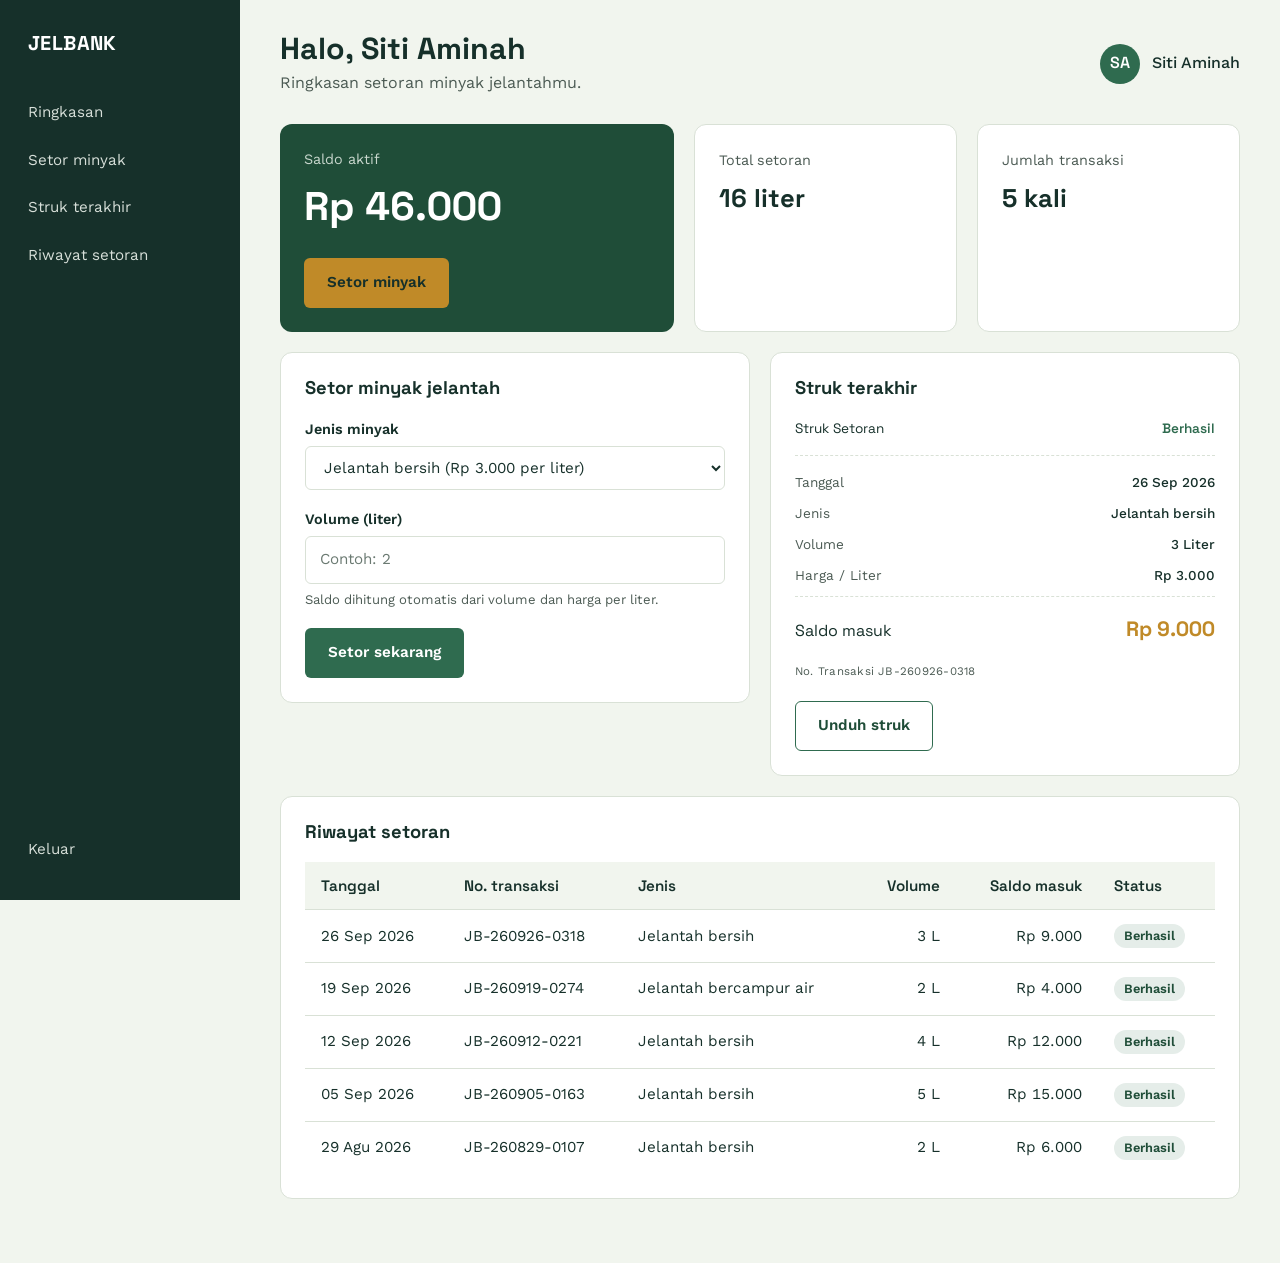
==== dashboard.html @ 5239abe0 "Refactor HTML structure and styles; add login and registration pages - Updated index.html for improv" ====
<!doctype html>
<html lang="id">
  <head>
    <meta charset="UTF-8" />
    <meta name="viewport" content="width=device-width, initial-scale=1.0" />
    <title>Dashboard - JELBANK</title>
    <link rel="preconnect" href="https://fonts.googleapis.com" />
    <link rel="preconnect" href="https://fonts.gstatic.com" crossorigin />
    <link
      href="https://fonts.googleapis.com/css2?family=Space+Grotesk:wght@500;600;700&family=Work+Sans:wght@400;500;600&display=swap"
      rel="stylesheet"
    />
    <link rel="stylesheet" href="style/style.css" />
  </head>
  <body>
    <div class="dash">
      <aside class="sidebar">
        <a href="index.html" class="logo">JELBANK</a>
        <nav class="side-nav" aria-label="Menu dashboard">
          <a href="#ringkasan">Ringkasan</a>
          <a href="#setor">Setor minyak</a>
          <a href="#struk">Struk terakhir</a>
          <a href="#riwayat">Riwayat setoran</a>
        </nav>
        <a href="index.html" class="side-logout">Keluar</a>
      </aside>

      <main class="dash-main">
        <header class="dash-top">
          <div>
            <h1>Halo, Siti Aminah</h1>
            <p>Ringkasan setoran minyak jelantahmu.</p>
          </div>
          <div class="user-chip">
            <span class="avatar" aria-hidden="true">SA</span>
            <span>Siti Aminah</span>
          </div>
        </header>

        <div class="summary" id="ringkasan">
          <div class="balance">
            <div>
              <p class="balance-label">Saldo aktif</p>
              <p class="balance-amount">Rp 46.000</p>
            </div>
            <a href="#setor" class="btn btn-primary">Setor minyak</a>
          </div>
          <div class="panel">
            <p class="stat-label">Total setoran</p>
            <p class="stat-value">16 liter</p>
          </div>
          <div class="panel">
            <p class="stat-label">Jumlah transaksi</p>
            <p class="stat-value">5 kali</p>
          </div>
        </div>

        <div class="dash-grid">
          <section class="panel" id="setor">
            <h2>Setor minyak jelantah</h2>
            <form action="dashboard.html" method="get">
              <div class="field">
                <label for="jenis">Jenis minyak</label>
                <select id="jenis" name="jenis">
                  <option value="bersih">
                    Jelantah bersih (Rp 3.000 per liter)
                  </option>
                  <option value="campur">
                    Jelantah bercampur air (Rp 2.000 per liter)
                  </option>
                </select>
              </div>
              <div class="field">
                <label for="volume">Volume (liter)</label>
                <input
                  type="number"
                  id="volume"
                  name="volume"
                  min="0.5"
                  step="0.5"
                  placeholder="Contoh: 2"
                  required
                />
                <span class="field-hint"
                  >Saldo dihitung otomatis dari volume dan harga per
                  liter.</span
                >
              </div>
              <button type="submit" class="btn btn-primary">
                Setor sekarang
              </button>
            </form>
          </section>

          <section class="panel" id="struk">
            <h2>Struk terakhir</h2>
            <div class="receipt">
              <div class="receipt-header">
                <span>Struk Setoran</span>
                <span class="receipt-status">Berhasil</span>
              </div>
              <dl class="receipt-body">
                <div class="receipt-row">
                  <dt>Tanggal</dt>
                  <dd>26 Sep 2026</dd>
                </div>
                <div class="receipt-row">
                  <dt>Jenis</dt>
                  <dd>Jelantah bersih</dd>
                </div>
                <div class="receipt-row">
                  <dt>Volume</dt>
                  <dd>3 Liter</dd>
                </div>
                <div class="receipt-row">
                  <dt>Harga / Liter</dt>
                  <dd>Rp 3.000</dd>
                </div>
              </dl>
              <div class="receipt-total">
                <span>Saldo masuk</span>
                <span class="receipt-amount">Rp 9.000</span>
              </div>
              <div class="receipt-footer">No. Transaksi JB-260926-0318</div>
            </div>
            <div class="panel-action">
              <a href="#" class="btn btn-secondary">Unduh struk</a>
            </div>
          </section>
        </div>

        <section class="panel" id="riwayat">
          <h2>Riwayat setoran</h2>
          <div class="table-wrap">
            <table>
              <thead>
                <tr>
                  <th>Tanggal</th>
                  <th>No. transaksi</th>
                  <th>Jenis</th>
                  <th class="num">Volume</th>
                  <th class="num">Saldo masuk</th>
                  <th>Status</th>
                </tr>
              </thead>
              <tbody>
                <tr>
                  <td>26 Sep 2026</td>
                  <td>JB-260926-0318</td>
                  <td>Jelantah bersih</td>
                  <td class="num">3 L</td>
                  <td class="num">Rp 9.000</td>
                  <td><span class="status">Berhasil</span></td>
                </tr>
                <tr>
                  <td>19 Sep 2026</td>
                  <td>JB-260919-0274</td>
                  <td>Jelantah bercampur air</td>
                  <td class="num">2 L</td>
                  <td class="num">Rp 4.000</td>
                  <td><span class="status">Berhasil</span></td>
                </tr>
                <tr>
                  <td>12 Sep 2026</td>
                  <td>JB-260912-0221</td>
                  <td>Jelantah bersih</td>
                  <td class="num">4 L</td>
                  <td class="num">Rp 12.000</td>
                  <td><span class="status">Berhasil</span></td>
                </tr>
                <tr>
                  <td>05 Sep 2026</td>
                  <td>JB-260905-0163</td>
                  <td>Jelantah bersih</td>
                  <td class="num">5 L</td>
                  <td class="num">Rp 15.000</td>
                  <td><span class="status">Berhasil</span></td>
                </tr>
                <tr>
                  <td>29 Agu 2026</td>
                  <td>JB-260829-0107</td>
                  <td>Jelantah bersih</td>
                  <td class="num">2 L</td>
                  <td class="num">Rp 6.000</td>
                  <td><span class="status">Berhasil</span></td>
                </tr>
              </tbody>
            </table>
          </div>
        </section>
      </main>
    </div>
  </body>
</html>
---- style/style.css ----
/* ===== Variables ===== */
:root {
  --color-bg: #f1f5ee;
  --color-surface: #ffffff;
  --color-ink: #16302a;
  --color-primary: #2f6b4f;
  --color-primary-dark: #1f4d38;
  --color-accent: #c08a28;
  --color-muted: #4c5b54;
  --color-border: #d9e1d6;
  --font-display: "Space Grotesk", "Segoe UI", sans-serif;
  --font-body: "Work Sans", "Segoe UI", sans-serif;
  --radius-sm: 6px;
  --radius-md: 12px;
  --max-width: 1100px;
}

/* ===== Reset & base ===== */
* {
  box-sizing: border-box;
}

html {
  scroll-behavior: smooth;
}

body {
  margin: 0;
  font-family: var(--font-body);
  color: var(--color-ink);
  background: var(--color-bg);
  line-height: 1.55;
}

h1,
h2,
h3 {
  font-family: var(--font-display);
  color: var(--color-ink);
  line-height: 1.15;
  margin: 0 0 0.5em;
}

p {
  margin: 0 0 1em;
  color: var(--color-ink);
}

a {
  color: inherit;
  text-decoration: none;
}

table {
  font-family: var(--font-body);
}

.container {
  max-width: var(--max-width);
  margin: 0 auto;
  padding: 0 24px;
}

/* ===== Header ===== */
.site-header {
  position: sticky;
  top: 0;
  background: var(--color-bg);
  border-bottom: 1px solid var(--color-border);
  z-index: 10;
}

.header-inner {
  display: flex;
  align-items: center;
  justify-content: space-between;
  padding-top: 18px;
  padding-bottom: 18px;
  gap: 24px;
}

.logo {
  font-family: var(--font-display);
  font-weight: 700;
  font-size: 1.25rem;
  letter-spacing: 0.02em;
  color: var(--color-primary-dark);
}

.main-nav {
  display: flex;
  gap: 28px;
  flex: 1;
  justify-content: center;
}

.main-nav a {
  font-size: 0.95rem;
  padding: 4px 2px;
  border-bottom: 2px solid transparent;
  transition: border-color 0.2s ease;
}

.main-nav a:hover,
.main-nav a:focus-visible {
  border-color: var(--color-accent);
}

/* ===== Buttons ===== */
.btn {
  display: inline-block;
  padding: 12px 22px;
  border-radius: var(--radius-sm);
  font-size: 0.95rem;
  font-weight: 600;
  border: 1.5px solid transparent;
  transition: background 0.2s ease;
}

.btn-primary {
  background: var(--color-primary);
  color: #ffffff;
}

.btn-primary:hover,
.btn-primary:focus-visible {
  background: var(--color-primary-dark);
}

.btn-secondary {
  background: transparent;
  border-color: var(--color-primary);
  color: var(--color-primary-dark);
}

.btn-secondary:hover,
.btn-secondary:focus-visible {
  background: rgba(47, 107, 79, 0.08);
}

.btn-login {
  background: var(--color-ink);
  color: #ffffff;
  padding: 10px 20px;
}

.btn-login:hover,
.btn-login:focus-visible {
  background: var(--color-primary-dark);
}

.btn:focus-visible {
  outline: 2px solid var(--color-accent);
  outline-offset: 2px;
}

/* ===== Hero ===== */
.hero {
  padding: 72px 0 88px;
}

.hero-inner {
  display: grid;
  grid-template-columns: 1.1fr 0.9fr;
  gap: 56px;
  align-items: center;
}

.hero-text h1 {
  font-size: clamp(2rem, 4vw, 2.75rem);
  max-width: 14ch;
}

.hero-sub {
  max-width: 42ch;
  color: var(--color-muted);
  font-size: 1.05rem;
}

.hero-actions {
  display: flex;
  gap: 16px;
  margin-top: 8px;
  flex-wrap: wrap;
}

/* ===== Receipt visual ===== */
.hero-visual {
  display: flex;
  justify-content: center;
}

.receipt {
  background: var(--color-surface);
  border: 1px solid var(--color-border);
  border-radius: var(--radius-md);
  padding: 28px;
  width: 100%;
  max-width: 320px;
  box-shadow: 0 18px 40px -24px rgba(22, 48, 42, 0.35);
  font-family: var(--font-display);
}

.receipt-header {
  display: flex;
  justify-content: space-between;
  align-items: center;
  font-size: 0.85rem;
  padding-bottom: 16px;
  border-bottom: 1px dashed var(--color-border);
  margin-bottom: 16px;
}

.receipt-status {
  color: var(--color-primary);
  font-weight: 600;
}

.receipt-body {
  margin: 0;
}

.receipt-row {
  display: flex;
  justify-content: space-between;
  font-size: 0.85rem;
  margin-bottom: 10px;
  font-family: var(--font-body);
}

.receipt-row dt {
  margin: 0;
  font-weight: 400;
  color: var(--color-muted);
}

.receipt-row dd {
  margin: 0;
  font-weight: 500;
}

.receipt-total {
  display: flex;
  justify-content: space-between;
  align-items: baseline;
  padding-top: 16px;
  border-top: 1px dashed var(--color-border);
  margin-top: 6px;
}

.receipt-amount {
  font-size: 1.3rem;
  font-weight: 700;
  color: var(--color-accent);
  font-variant-numeric: tabular-nums;
}

.receipt-footer {
  margin-top: 18px;
  font-size: 0.72rem;
  color: var(--color-muted);
  font-family: var(--font-body);
  letter-spacing: 0.02em;
}

/* ===== Shared section styles ===== */
section {
  padding: 64px 0;
}

section h2 {
  font-size: clamp(1.5rem, 3vw, 2rem);
  max-width: 20ch;
  margin-bottom: 36px;
}

/* ===== How it works ===== */
.how-it-works {
  background: var(--color-surface);
}

.steps {
  list-style: none;
  margin: 0;
  padding: 0;
  display: grid;
  grid-template-columns: repeat(4, 1fr);
  gap: 32px;
}

.step-number {
  display: block;
  font-family: var(--font-display);
  font-size: 1.6rem;
  font-weight: 700;
  color: var(--color-accent);
  margin-bottom: 12px;
}

.step h3 {
  font-size: 1.05rem;
  margin-bottom: 6px;
}

.step p {
  font-size: 0.92rem;
  color: var(--color-muted);
  margin: 0;
}

/* ===== Benefits ===== */
.benefit-list {
  display: flex;
  flex-direction: column;
}

.benefit-row {
  display: flex;
  gap: 20px;
  padding: 22px 0;
  border-top: 1px solid var(--color-border);
}

.benefit-row:last-child {
  border-bottom: 1px solid var(--color-border);
}

.benefit-icon {
  flex: none;
  width: 40px;
  height: 40px;
  border-radius: 50%;
  background: rgba(47, 107, 79, 0.1);
  color: var(--color-primary-dark);
  display: flex;
  align-items: center;
  justify-content: center;
}

.benefit-icon svg {
  width: 20px;
  height: 20px;
}

.benefit-row h3 {
  font-size: 1.05rem;
  margin-bottom: 4px;
}

.benefit-row p {
  font-size: 0.92rem;
  color: var(--color-muted);
  margin: 0;
  max-width: 52ch;
}

/* ===== Rates ===== */
.rates {
  background: var(--color-surface);
}

.rates-note {
  color: var(--color-muted);
  font-size: 0.9rem;
  margin-top: -20px;
  margin-bottom: 24px;
}

table {
  width: 100%;
  border-collapse: collapse;
  font-size: 0.95rem;
  border: 1px solid var(--color-border);
  border-radius: var(--radius-sm);
  overflow: hidden;
}

thead th {
  text-align: left;
  padding: 12px 16px;
  background: var(--color-bg);
  font-family: var(--font-display);
  font-weight: 600;
}

tbody td {
  padding: 14px 16px;
  border-top: 1px solid var(--color-border);
}

/* ===== CTA band ===== */
.cta-band {
  background: var(--color-primary-dark);
  color: #ffffff;
}

.cta-inner {
  display: flex;
  align-items: center;
  justify-content: space-between;
  flex-wrap: wrap;
  gap: 24px;
}

.cta-band h2 {
  color: #ffffff;
  margin: 0;
  max-width: 24ch;
}

.cta-band .btn-primary {
  background: var(--color-accent);
  color: var(--color-ink);
}

.cta-band .btn-primary:hover,
.cta-band .btn-primary:focus-visible {
  background: #a8791f;
}

/* ===== Footer ===== */
.site-footer {
  background: var(--color-ink);
  color: #e7ece7;
  padding: 48px 0 24px;
}

.footer-inner {
  display: flex;
  justify-content: space-between;
  flex-wrap: wrap;
  gap: 24px;
  padding-bottom: 24px;
}

.footer-inner .logo {
  color: #ffffff;
}

.footer-inner p {
  color: #aebbb2;
  font-size: 0.9rem;
  max-width: 32ch;
  margin: 8px 0 0;
}

.footer-nav {
  display: flex;
  gap: 20px;
}

.footer-nav a {
  color: #d7dfd9;
  font-size: 0.9rem;
}

.footer-nav a:hover,
.footer-nav a:focus-visible {
  color: #ffffff;
}

.copyright {
  text-align: center;
  font-size: 0.8rem;
  color: #8aa093;
  border-top: 1px solid rgba(255, 255, 255, 0.08);
  padding-top: 20px;
  margin: 0 auto 0;
  max-width: var(--max-width);
  padding-left: 24px;
  padding-right: 24px;
}

/* ===== Form elements ===== */
button.btn {
  font-family: inherit;
  line-height: inherit;
  cursor: pointer;
}

.btn-block {
  display: block;
  width: 100%;
  text-align: center;
}

.field {
  display: flex;
  flex-direction: column;
  gap: 6px;
  margin-bottom: 18px;
}

.field label {
  font-size: 0.9rem;
  font-weight: 600;
}

.field input,
.field select {
  width: 100%;
  padding: 11px 14px;
  font: inherit;
  font-size: 0.95rem;
  color: var(--color-ink);
  background: var(--color-surface);
  border: 1.5px solid var(--color-border);
  border-radius: var(--radius-sm);
}

.field input::placeholder {
  color: #6b7a72;
}

.field input:focus,
.field select:focus {
  outline: 2px solid var(--color-accent);
  outline-offset: 1px;
  border-color: var(--color-primary);
}

.field-hint {
  font-size: 0.82rem;
  color: var(--color-muted);
}

.form-row {
  display: grid;
  grid-template-columns: 1fr 1fr;
  gap: 16px;
}

.form-meta {
  display: flex;
  justify-content: space-between;
  align-items: center;
  flex-wrap: wrap;
  gap: 12px;
  margin-bottom: 22px;
}

.check {
  display: flex;
  align-items: flex-start;
  gap: 10px;
  font-size: 0.9rem;
}

.check input {
  width: 18px;
  height: 18px;
  margin: 2px 0 0;
  accent-color: var(--color-primary);
}

.text-link {
  color: var(--color-primary-dark);
  font-weight: 600;
  text-decoration: underline;
  text-underline-offset: 3px;
}

/* ===== Auth pages (login, register) ===== */
.auth {
  display: grid;
  grid-template-columns: 1fr 1fr;
  min-height: 100vh;
}

.auth-brand {
  display: flex;
  flex-direction: column;
  justify-content: space-between;
  gap: 40px;
  padding: 40px 56px;
  background: var(--color-primary-dark);
}

.auth-brand .logo {
  color: #ffffff;
}

.auth-brand p {
  max-width: 38ch;
  margin: 0;
  color: #c7d6cc;
}

.auth-brand .auth-tagline {
  max-width: 16ch;
  margin-bottom: 16px;
  font-family: var(--font-display);
  font-size: clamp(1.8rem, 3vw, 2.4rem);
  font-weight: 700;
  line-height: 1.15;
  color: #ffffff;
}

.auth-rate {
  padding-top: 20px;
  border-top: 1px solid rgba(255, 255, 255, 0.18);
  font-size: 0.92rem;
  color: #c7d6cc;
}

.auth-rate strong {
  display: block;
  margin-top: 4px;
  font-family: var(--font-display);
  font-size: 1.3rem;
  color: #ffffff;
  font-variant-numeric: tabular-nums;
}

.auth-panel {
  display: flex;
  align-items: center;
  justify-content: center;
  padding: 40px 24px;
}

.auth-card {
  width: 100%;
  max-width: 420px;
}

.auth-card h1 {
  margin-bottom: 8px;
  font-size: 1.9rem;
}

.auth-sub {
  margin-bottom: 28px;
  color: var(--color-muted);
}

.auth-switch {
  margin: 24px 0 0;
  font-size: 0.92rem;
  color: var(--color-muted);
}

/* ===== Dashboard ===== */
.dash {
  display: grid;
  grid-template-columns: 240px 1fr;
  min-height: 100vh;
}

.sidebar {
  position: sticky;
  top: 0;
  display: flex;
  flex-direction: column;
  gap: 32px;
  height: 100vh;
  padding: 28px 16px;
  overflow-y: auto;
  background: var(--color-ink);
}

.sidebar .logo {
  padding: 0 12px;
  color: #ffffff;
}

.side-nav {
  display: flex;
  flex-direction: column;
  gap: 4px;
}

.side-nav a,
.side-logout {
  padding: 10px 12px;
  border-radius: var(--radius-sm);
  font-size: 0.95rem;
  color: #d7dfd9;
}

.side-nav a:hover,
.side-logout:hover {
  background: rgba(255, 255, 255, 0.08);
  color: #ffffff;
}

.side-nav a:focus-visible,
.side-logout:focus-visible {
  outline: 2px solid var(--color-accent);
  outline-offset: -2px;
  color: #ffffff;
}

.side-logout {
  margin-top: auto;
}

.dash-main {
  padding: 32px 40px 64px;
}

.dash-top {
  display: flex;
  justify-content: space-between;
  align-items: center;
  flex-wrap: wrap;
  gap: 16px;
  margin-bottom: 28px;
}

.dash-top h1 {
  margin: 0;
  font-size: clamp(1.5rem, 3vw, 1.9rem);
}

.dash-top p {
  margin: 4px 0 0;
  color: var(--color-muted);
}

.user-chip {
  display: flex;
  align-items: center;
  gap: 12px;
  font-weight: 500;
}

.avatar {
  display: flex;
  align-items: center;
  justify-content: center;
  width: 40px;
  height: 40px;
  border-radius: 50%;
  background: var(--color-primary);
  color: #ffffff;
  font-family: var(--font-display);
  font-weight: 600;
}

.dash-main .panel {
  padding: 24px;
  background: var(--color-surface);
  border: 1px solid var(--color-border);
  border-radius: var(--radius-md);
}

.dash-main .panel h2 {
  max-width: none;
  margin: 0 0 20px;
  font-size: 1.15rem;
}

.summary {
  display: grid;
  grid-template-columns: 1.5fr 1fr 1fr;
  gap: 20px;
  margin-bottom: 20px;
}

.balance {
  display: flex;
  flex-direction: column;
  justify-content: space-between;
  align-items: flex-start;
  gap: 20px;
  padding: 24px;
  background: var(--color-primary-dark);
  border-radius: var(--radius-md);
}

.balance-label {
  margin: 0 0 6px;
  font-size: 0.9rem;
  color: #c7d6cc;
}

.balance-amount {
  margin: 0;
  font-family: var(--font-display);
  font-size: clamp(1.9rem, 4vw, 2.5rem);
  font-weight: 700;
  color: #ffffff;
  font-variant-numeric: tabular-nums;
}

.balance .btn-primary {
  background: var(--color-accent);
  color: var(--color-ink);
}

.balance .btn-primary:hover,
.balance .btn-primary:focus-visible {
  background: #a8791f;
}

.stat-label {
  margin: 0 0 8px;
  font-size: 0.9rem;
  color: var(--color-muted);
}

.stat-value {
  margin: 0;
  font-family: var(--font-display);
  font-size: 1.6rem;
  font-weight: 700;
}

.dash-grid {
  display: grid;
  grid-template-columns: 1fr 1fr;
  align-items: start;
  gap: 20px;
  margin-bottom: 20px;
}

.dash-main .panel .receipt {
  max-width: none;
  padding: 0;
  border: 0;
  border-radius: 0;
  box-shadow: none;
}

.panel-action {
  margin-top: 20px;
}

.table-wrap {
  overflow-x: auto;
}

.dash-main .panel table {
  min-width: 640px;
  border: 0;
  border-radius: 0;
}

.dash-main .panel .num {
  text-align: right;
  font-variant-numeric: tabular-nums;
}

.status {
  display: inline-block;
  padding: 2px 10px;
  border-radius: 999px;
  background: rgba(47, 107, 79, 0.12);
  color: var(--color-primary-dark);
  font-size: 0.8rem;
  font-weight: 600;
}

/* ===== Responsive (auth and dashboard) ===== */
@media (max-width: 900px) {
  .auth {
    grid-template-columns: 1fr;
    min-height: 0;
  }
  .auth-brand {
    padding: 20px 24px;
  }
  .auth-brand-text,
  .auth-rate {
    display: none;
  }
  .auth-panel {
    padding: 32px 24px 48px;
  }

  .dash {
    grid-template-columns: 1fr;
  }
  .sidebar {
    position: static;
    flex-direction: row;
    flex-wrap: wrap;
    align-items: center;
    gap: 12px 20px;
    height: auto;
    padding: 16px 20px;
  }
  .side-nav {
    order: 3;
    flex-direction: row;
    width: 100%;
    overflow-x: auto;
  }
  .side-nav a {
    white-space: nowrap;
  }
  .side-logout {
    margin: 0 0 0 auto;
  }
  .dash-main {
    padding: 24px 20px 48px;
  }
  .summary {
    grid-template-columns: 1fr 1fr;
  }
  .balance {
    grid-column: 1 / -1;
  }
  .dash-grid {
    grid-template-columns: 1fr;
  }
}

@media (max-width: 520px) {
  .summary {
    grid-template-columns: 1fr;
  }
  .form-row {
    grid-template-columns: 1fr;
  }
}

/* ===== Responsive ===== */
@media (max-width: 860px) {
  .hero-inner {
    grid-template-columns: 1fr;
  }
  .hero-visual {
    order: -1;
    max-width: 360px;
    margin: 0 auto;
  }
  .steps {
    grid-template-columns: repeat(2, 1fr);
  }
}

@media (max-width: 700px) {
  .header-inner {
    flex-wrap: wrap;
    row-gap: 12px;
  }
  .main-nav {
    order: 3;
    width: 100%;
    justify-content: flex-start;
    gap: 20px;
  }
}

@media (max-width: 520px) {
  .steps {
    grid-template-columns: 1fr;
  }
  .cta-inner {
    flex-direction: column;
    align-items: flex-start;
  }
}

@media (prefers-reduced-motion: reduce) {
  * {
    transition: none !important;
    scroll-behavior: auto !important;
  }
}
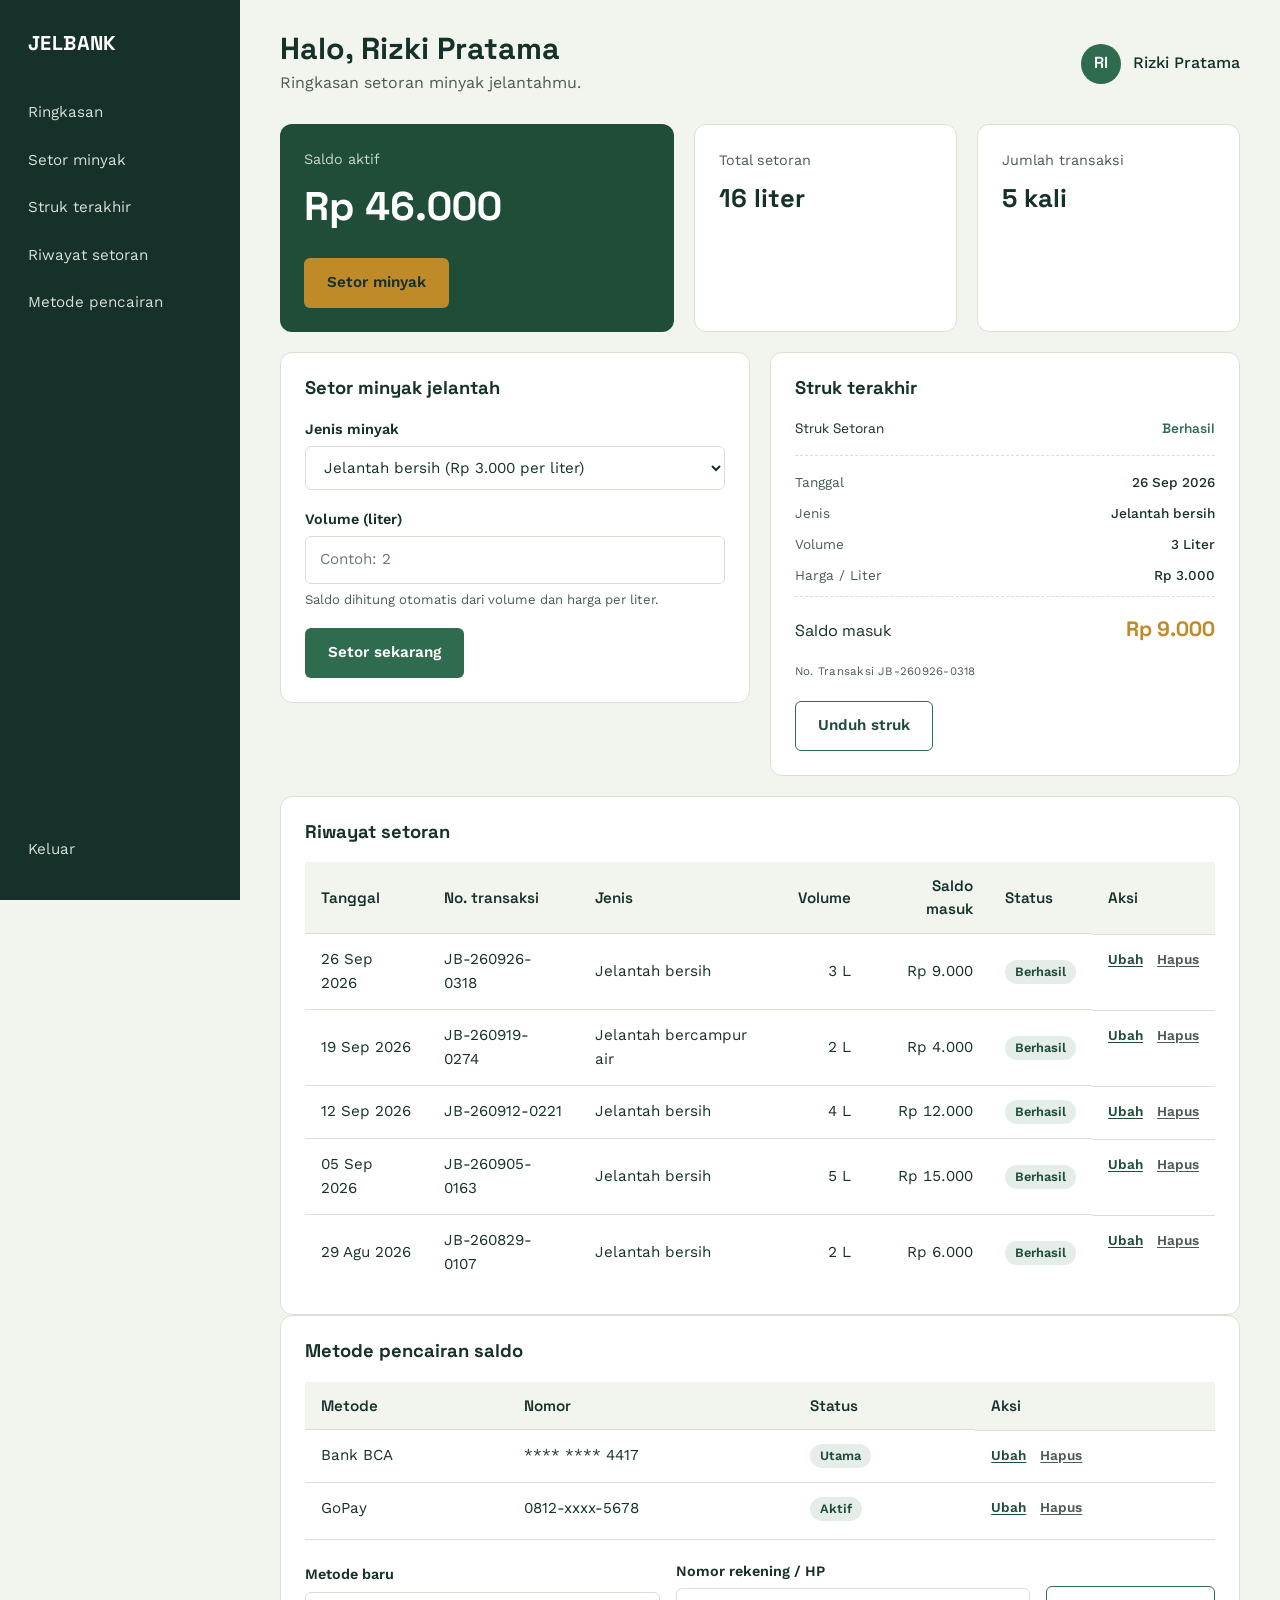
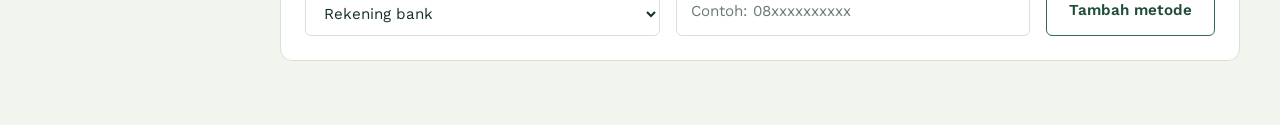
==== commit 55e728e4: "(BAB 2 CSS: Tambahkan styling login/Update styling dashboard)" ====
--- a/dashboard.html
+++ b/dashboard.html
@@ -1,194 +1,227 @@
-<!doctype html>
+<!DOCTYPE html>
 <html lang="id">
-  <head>
-    <meta charset="UTF-8" />
-    <meta name="viewport" content="width=device-width, initial-scale=1.0" />
-    <title>Dashboard - JELBANK</title>
-    <link rel="preconnect" href="https://fonts.googleapis.com" />
-    <link rel="preconnect" href="https://fonts.gstatic.com" crossorigin />
-    <link
-      href="https://fonts.googleapis.com/css2?family=Space+Grotesk:wght@500;600;700&family=Work+Sans:wght@400;500;600&display=swap"
-      rel="stylesheet"
-    />
-    <link rel="stylesheet" href="style/style.css" />
-  </head>
-  <body>
-    <div class="dash">
-      <aside class="sidebar">
-        <a href="index.html" class="logo">JELBANK</a>
-        <nav class="side-nav" aria-label="Menu dashboard">
-          <a href="#ringkasan">Ringkasan</a>
-          <a href="#setor">Setor minyak</a>
-          <a href="#struk">Struk terakhir</a>
-          <a href="#riwayat">Riwayat setoran</a>
-        </nav>
-        <a href="index.html" class="side-logout">Keluar</a>
-      </aside>
-
-      <main class="dash-main">
-        <header class="dash-top">
+<head>
+  <meta charset="UTF-8">
+  <meta name="viewport" content="width=device-width, initial-scale=1.0">
+  <title>Dashboard - JELBANK</title>
+  <link rel="preconnect" href="https://fonts.googleapis.com">
+  <link rel="preconnect" href="https://fonts.gstatic.com" crossorigin>
+  <link href="https://fonts.googleapis.com/css2?family=Space+Grotesk:wght@500;600;700&family=Work+Sans:wght@400;500;600&display=swap" rel="stylesheet">
+  <link rel="stylesheet" href="style/style.css">
+</head>
+<body>
+
+  <div class="dash">
+    <aside class="sidebar">
+      <a href="index.html" class="logo">JELBANK</a>
+      <nav class="side-nav" aria-label="Menu dashboard">
+        <a href="#ringkasan">Ringkasan</a>
+        <a href="#setor">Setor minyak</a>
+        <a href="#struk">Struk terakhir</a>
+        <a href="#riwayat">Riwayat setoran</a>
+        <a href="#pencairan">Metode pencairan</a>
+      </nav>
+      <a href="index.html" class="side-logout">Keluar</a>
+    </aside>
+
+    <main class="dash-main">
+      <header class="dash-top">
+        <div>
+          <h1>Halo, Rizki Pratama</h1>
+          <p>Ringkasan setoran minyak jelantahmu.</p>
+        </div>
+        <div class="user-chip">
+          <span class="avatar" aria-hidden="true">RI</span>
+          <span>Rizki Pratama</span>
+        </div>
+      </header>
+
+      <div class="summary" id="ringkasan">
+        <div class="balance">
           <div>
-            <h1>Halo, Siti Aminah</h1>
-            <p>Ringkasan setoran minyak jelantahmu.</p>
-          </div>
-          <div class="user-chip">
-            <span class="avatar" aria-hidden="true">SA</span>
-            <span>Siti Aminah</span>
-          </div>
-        </header>
-
-        <div class="summary" id="ringkasan">
-          <div class="balance">
-            <div>
-              <p class="balance-label">Saldo aktif</p>
-              <p class="balance-amount">Rp 46.000</p>
-            </div>
-            <a href="#setor" class="btn btn-primary">Setor minyak</a>
-          </div>
-          <div class="panel">
-            <p class="stat-label">Total setoran</p>
-            <p class="stat-value">16 liter</p>
-          </div>
-          <div class="panel">
-            <p class="stat-label">Jumlah transaksi</p>
-            <p class="stat-value">5 kali</p>
-          </div>
-        </div>
-
-        <div class="dash-grid">
-          <section class="panel" id="setor">
-            <h2>Setor minyak jelantah</h2>
-            <form action="dashboard.html" method="get">
-              <div class="field">
-                <label for="jenis">Jenis minyak</label>
-                <select id="jenis" name="jenis">
-                  <option value="bersih">
-                    Jelantah bersih (Rp 3.000 per liter)
-                  </option>
-                  <option value="campur">
-                    Jelantah bercampur air (Rp 2.000 per liter)
-                  </option>
-                </select>
-              </div>
-              <div class="field">
-                <label for="volume">Volume (liter)</label>
-                <input
-                  type="number"
-                  id="volume"
-                  name="volume"
-                  min="0.5"
-                  step="0.5"
-                  placeholder="Contoh: 2"
-                  required
-                />
-                <span class="field-hint"
-                  >Saldo dihitung otomatis dari volume dan harga per
-                  liter.</span
-                >
-              </div>
-              <button type="submit" class="btn btn-primary">
-                Setor sekarang
-              </button>
-            </form>
-          </section>
-
-          <section class="panel" id="struk">
-            <h2>Struk terakhir</h2>
-            <div class="receipt">
-              <div class="receipt-header">
-                <span>Struk Setoran</span>
-                <span class="receipt-status">Berhasil</span>
-              </div>
-              <dl class="receipt-body">
-                <div class="receipt-row">
-                  <dt>Tanggal</dt>
-                  <dd>26 Sep 2026</dd>
-                </div>
-                <div class="receipt-row">
-                  <dt>Jenis</dt>
-                  <dd>Jelantah bersih</dd>
-                </div>
-                <div class="receipt-row">
-                  <dt>Volume</dt>
-                  <dd>3 Liter</dd>
-                </div>
-                <div class="receipt-row">
-                  <dt>Harga / Liter</dt>
-                  <dd>Rp 3.000</dd>
-                </div>
-              </dl>
-              <div class="receipt-total">
-                <span>Saldo masuk</span>
-                <span class="receipt-amount">Rp 9.000</span>
-              </div>
-              <div class="receipt-footer">No. Transaksi JB-260926-0318</div>
-            </div>
-            <div class="panel-action">
-              <a href="#" class="btn btn-secondary">Unduh struk</a>
-            </div>
-          </section>
-        </div>
-
-        <section class="panel" id="riwayat">
-          <h2>Riwayat setoran</h2>
-          <div class="table-wrap">
-            <table>
-              <thead>
-                <tr>
-                  <th>Tanggal</th>
-                  <th>No. transaksi</th>
-                  <th>Jenis</th>
-                  <th class="num">Volume</th>
-                  <th class="num">Saldo masuk</th>
-                  <th>Status</th>
-                </tr>
-              </thead>
-              <tbody>
-                <tr>
-                  <td>26 Sep 2026</td>
-                  <td>JB-260926-0318</td>
-                  <td>Jelantah bersih</td>
-                  <td class="num">3 L</td>
-                  <td class="num">Rp 9.000</td>
-                  <td><span class="status">Berhasil</span></td>
-                </tr>
-                <tr>
-                  <td>19 Sep 2026</td>
-                  <td>JB-260919-0274</td>
-                  <td>Jelantah bercampur air</td>
-                  <td class="num">2 L</td>
-                  <td class="num">Rp 4.000</td>
-                  <td><span class="status">Berhasil</span></td>
-                </tr>
-                <tr>
-                  <td>12 Sep 2026</td>
-                  <td>JB-260912-0221</td>
-                  <td>Jelantah bersih</td>
-                  <td class="num">4 L</td>
-                  <td class="num">Rp 12.000</td>
-                  <td><span class="status">Berhasil</span></td>
-                </tr>
-                <tr>
-                  <td>05 Sep 2026</td>
-                  <td>JB-260905-0163</td>
-                  <td>Jelantah bersih</td>
-                  <td class="num">5 L</td>
-                  <td class="num">Rp 15.000</td>
-                  <td><span class="status">Berhasil</span></td>
-                </tr>
-                <tr>
-                  <td>29 Agu 2026</td>
-                  <td>JB-260829-0107</td>
-                  <td>Jelantah bersih</td>
-                  <td class="num">2 L</td>
-                  <td class="num">Rp 6.000</td>
-                  <td><span class="status">Berhasil</span></td>
-                </tr>
-              </tbody>
-            </table>
-          </div>
+            <p class="balance-label">Saldo aktif</p>
+            <p class="balance-amount">Rp 46.000</p>
+          </div>
+          <a href="#setor" class="btn btn-primary">Setor minyak</a>
+        </div>
+        <div class="panel">
+          <p class="stat-label">Total setoran</p>
+          <p class="stat-value">16 liter</p>
+        </div>
+        <div class="panel">
+          <p class="stat-label">Jumlah transaksi</p>
+          <p class="stat-value">5 kali</p>
+        </div>
+      </div>
+
+      <div class="dash-grid">
+        <section class="panel" id="setor">
+          <h2>Setor minyak jelantah</h2>
+          <form action="dashboard.html" method="get">
+            <div class="field">
+              <label for="jenis">Jenis minyak</label>
+              <select id="jenis" name="jenis">
+                <option value="bersih">Jelantah bersih (Rp 3.000 per liter)</option>
+                <option value="campur">Jelantah bercampur air (Rp 2.000 per liter)</option>
+              </select>
+            </div>
+            <div class="field">
+              <label for="volume">Volume (liter)</label>
+              <input type="number" id="volume" name="volume" min="0.5" step="0.5" placeholder="Contoh: 2" required>
+              <span class="field-hint">Saldo dihitung otomatis dari volume dan harga per liter.</span>
+            </div>
+            <button type="submit" class="btn btn-primary">Setor sekarang</button>
+          </form>
         </section>
-      </main>
-    </div>
-  </body>
-</html>
+
+        <section class="panel" id="struk">
+          <h2>Struk terakhir</h2>
+          <div class="receipt">
+            <div class="receipt-header">
+              <span>Struk Setoran</span>
+              <span class="receipt-status">Berhasil</span>
+            </div>
+            <dl class="receipt-body">
+              <div class="receipt-row">
+                <dt>Tanggal</dt>
+                <dd>26 Sep 2026</dd>
+              </div>
+              <div class="receipt-row">
+                <dt>Jenis</dt>
+                <dd>Jelantah bersih</dd>
+              </div>
+              <div class="receipt-row">
+                <dt>Volume</dt>
+                <dd>3 Liter</dd>
+              </div>
+              <div class="receipt-row">
+                <dt>Harga / Liter</dt>
+                <dd>Rp 3.000</dd>
+              </div>
+            </dl>
+            <div class="receipt-total">
+              <span>Saldo masuk</span>
+              <span class="receipt-amount">Rp 9.000</span>
+            </div>
+            <div class="receipt-footer">No. Transaksi JB-260926-0318</div>
+          </div>
+          <div class="panel-action">
+            <a href="#" class="btn btn-secondary">Unduh struk</a>
+          </div>
+        </section>
+      </div>
+
+      <section class="panel" id="riwayat">
+        <h2>Riwayat setoran</h2>
+        <div class="table-wrap">
+          <table>
+            <thead>
+              <tr>
+                <th>Tanggal</th>
+                <th>No. transaksi</th>
+                <th>Jenis</th>
+                <th class="num">Volume</th>
+                <th class="num">Saldo masuk</th>
+                <th>Status</th>
+                <th>Aksi</th>
+              </tr>
+            </thead>
+            <tbody>
+              <tr>
+                <td>26 Sep 2026</td>
+                <td>JB-260926-0318</td>
+                <td>Jelantah bersih</td>
+                <td class="num">3 L</td>
+                <td class="num">Rp 9.000</td>
+                <td><span class="status">Berhasil</span></td>
+                <td class="action-links"><a href="#" class="edit">Ubah</a><a href="#" class="delete">Hapus</a></td>
+              </tr>
+              <tr>
+                <td>19 Sep 2026</td>
+                <td>JB-260919-0274</td>
+                <td>Jelantah bercampur air</td>
+                <td class="num">2 L</td>
+                <td class="num">Rp 4.000</td>
+                <td><span class="status">Berhasil</span></td>
+                <td class="action-links"><a href="#" class="edit">Ubah</a><a href="#" class="delete">Hapus</a></td>
+              </tr>
+              <tr>
+                <td>12 Sep 2026</td>
+                <td>JB-260912-0221</td>
+                <td>Jelantah bersih</td>
+                <td class="num">4 L</td>
+                <td class="num">Rp 12.000</td>
+                <td><span class="status">Berhasil</span></td>
+                <td class="action-links"><a href="#" class="edit">Ubah</a><a href="#" class="delete">Hapus</a></td>
+              </tr>
+              <tr>
+                <td>05 Sep 2026</td>
+                <td>JB-260905-0163</td>
+                <td>Jelantah bersih</td>
+                <td class="num">5 L</td>
+                <td class="num">Rp 15.000</td>
+                <td><span class="status">Berhasil</span></td>
+                <td class="action-links"><a href="#" class="edit">Ubah</a><a href="#" class="delete">Hapus</a></td>
+              </tr>
+              <tr>
+                <td>29 Agu 2026</td>
+                <td>JB-260829-0107</td>
+                <td>Jelantah bersih</td>
+                <td class="num">2 L</td>
+                <td class="num">Rp 6.000</td>
+                <td><span class="status">Berhasil</span></td>
+                <td class="action-links"><a href="#" class="edit">Ubah</a><a href="#" class="delete">Hapus</a></td>
+              </tr>
+            </tbody>
+          </table>
+        </div>
+      </section>
+
+      <section class="panel" id="pencairan">
+        <h2>Metode pencairan saldo</h2>
+        <div class="table-wrap">
+          <table>
+            <thead>
+              <tr>
+                <th>Metode</th>
+                <th>Nomor</th>
+                <th>Status</th>
+                <th>Aksi</th>
+              </tr>
+            </thead>
+            <tbody>
+              <tr>
+                <td>Bank BCA</td>
+                <td>**** **** 4417</td>
+                <td><span class="status">Utama</span></td>
+                <td class="action-links"><a href="#" class="edit">Ubah</a><a href="#" class="delete">Hapus</a></td>
+              </tr>
+              <tr>
+                <td>GoPay</td>
+                <td>0812-xxxx-5678</td>
+                <td><span class="status">Aktif</span></td>
+                <td class="action-links"><a href="#" class="edit">Ubah</a><a href="#" class="delete">Hapus</a></td>
+              </tr>
+            </tbody>
+          </table>
+        </div>
+        <form class="add-method" action="dashboard.html" method="get">
+          <div class="field">
+            <label for="metode">Metode baru</label>
+            <select id="metode" name="metode">
+              <option value="bank">Rekening bank</option>
+              <option value="ewallet">E-wallet</option>
+            </select>
+          </div>
+          <div class="field">
+            <label for="nomor">Nomor rekening / HP</label>
+            <input type="text" id="nomor" name="nomor" placeholder="Contoh: 08xxxxxxxxxx" required>
+          </div>
+          <button type="submit" class="btn btn-secondary">Tambah metode</button>
+        </form>
+      </section>
+    </main>
+  </div>
+
+</body>
+</html>
--- a/style/style.css
+++ b/style/style.css
@@ -1,28 +1,24 @@
 /* ===== Variables ===== */
 :root {
-  --color-bg: #f1f5ee;
-  --color-surface: #ffffff;
-  --color-ink: #16302a;
-  --color-primary: #2f6b4f;
-  --color-primary-dark: #1f4d38;
-  --color-accent: #c08a28;
-  --color-muted: #4c5b54;
-  --color-border: #d9e1d6;
-  --font-display: "Space Grotesk", "Segoe UI", sans-serif;
-  --font-body: "Work Sans", "Segoe UI", sans-serif;
+  --color-bg: #F1F5EE;
+  --color-surface: #FFFFFF;
+  --color-ink: #16302A;
+  --color-primary: #2F6B4F;
+  --color-primary-dark: #1F4D38;
+  --color-accent: #C08A28;
+  --color-muted: #4C5B54;
+  --color-border: #D9E1D6;
+  --font-display: 'Space Grotesk', 'Segoe UI', sans-serif;
+  --font-body: 'Work Sans', 'Segoe UI', sans-serif;
   --radius-sm: 6px;
   --radius-md: 12px;
   --max-width: 1100px;
 }
 
 /* ===== Reset & base ===== */
-* {
-  box-sizing: border-box;
-}
-
-html {
-  scroll-behavior: smooth;
-}
+* { box-sizing: border-box; }
+
+html { scroll-behavior: smooth; }
 
 body {
   margin: 0;
@@ -32,28 +28,18 @@
   line-height: 1.55;
 }
 
-h1,
-h2,
-h3 {
+h1, h2, h3 {
   font-family: var(--font-display);
   color: var(--color-ink);
   line-height: 1.15;
   margin: 0 0 0.5em;
 }
 
-p {
-  margin: 0 0 1em;
-  color: var(--color-ink);
-}
-
-a {
-  color: inherit;
-  text-decoration: none;
-}
-
-table {
-  font-family: var(--font-body);
-}
+p { margin: 0 0 1em; color: var(--color-ink); }
+
+a { color: inherit; text-decoration: none; }
+
+table { font-family: var(--font-body); }
 
 .container {
   max-width: var(--max-width);
@@ -119,7 +105,7 @@
 
 .btn-primary {
   background: var(--color-primary);
-  color: #ffffff;
+  color: #FFFFFF;
 }
 
 .btn-primary:hover,
@@ -140,7 +126,7 @@
 
 .btn-login {
   background: var(--color-ink);
-  color: #ffffff;
+  color: #FFFFFF;
   padding: 10px 20px;
 }
 
@@ -216,9 +202,7 @@
   font-weight: 600;
 }
 
-.receipt-body {
-  margin: 0;
-}
+.receipt-body { margin: 0; }
 
 .receipt-row {
   display: flex;
@@ -228,16 +212,9 @@
   font-family: var(--font-body);
 }
 
-.receipt-row dt {
-  margin: 0;
-  font-weight: 400;
-  color: var(--color-muted);
-}
-
-.receipt-row dd {
-  margin: 0;
-  font-weight: 500;
-}
+.receipt-row dt { margin: 0; font-weight: 400; color: var(--color-muted); }
+
+.receipt-row dd { margin: 0; font-weight: 500; }
 
 .receipt-total {
   display: flex;
@@ -264,9 +241,7 @@
 }
 
 /* ===== Shared section styles ===== */
-section {
-  padding: 64px 0;
-}
+section { padding: 64px 0; }
 
 section h2 {
   font-size: clamp(1.5rem, 3vw, 2rem);
@@ -275,9 +250,7 @@
 }
 
 /* ===== How it works ===== */
-.how-it-works {
-  background: var(--color-surface);
-}
+.how-it-works { background: var(--color-surface); }
 
 .steps {
   list-style: none;
@@ -297,16 +270,9 @@
   margin-bottom: 12px;
 }
 
-.step h3 {
-  font-size: 1.05rem;
-  margin-bottom: 6px;
-}
-
-.step p {
-  font-size: 0.92rem;
-  color: var(--color-muted);
-  margin: 0;
-}
+.step h3 { font-size: 1.05rem; margin-bottom: 6px; }
+
+.step p { font-size: 0.92rem; color: var(--color-muted); margin: 0; }
 
 /* ===== Benefits ===== */
 .benefit-list {
@@ -321,9 +287,7 @@
   border-top: 1px solid var(--color-border);
 }
 
-.benefit-row:last-child {
-  border-bottom: 1px solid var(--color-border);
-}
+.benefit-row:last-child { border-bottom: 1px solid var(--color-border); }
 
 .benefit-icon {
   flex: none;
@@ -337,15 +301,9 @@
   justify-content: center;
 }
 
-.benefit-icon svg {
-  width: 20px;
-  height: 20px;
-}
-
-.benefit-row h3 {
-  font-size: 1.05rem;
-  margin-bottom: 4px;
-}
+.benefit-icon svg { width: 20px; height: 20px; }
+
+.benefit-row h3 { font-size: 1.05rem; margin-bottom: 4px; }
 
 .benefit-row p {
   font-size: 0.92rem;
@@ -355,9 +313,7 @@
 }
 
 /* ===== Rates ===== */
-.rates {
-  background: var(--color-surface);
-}
+.rates { background: var(--color-surface); }
 
 .rates-note {
   color: var(--color-muted);
@@ -391,7 +347,7 @@
 /* ===== CTA band ===== */
 .cta-band {
   background: var(--color-primary-dark);
-  color: #ffffff;
+  color: #FFFFFF;
 }
 
 .cta-inner {
@@ -402,11 +358,7 @@
   gap: 24px;
 }
 
-.cta-band h2 {
-  color: #ffffff;
-  margin: 0;
-  max-width: 24ch;
-}
+.cta-band h2 { color: #FFFFFF; margin: 0; max-width: 24ch; }
 
 .cta-band .btn-primary {
   background: var(--color-accent);
@@ -415,13 +367,13 @@
 
 .cta-band .btn-primary:hover,
 .cta-band .btn-primary:focus-visible {
-  background: #a8791f;
+  background: #A8791F;
 }
 
 /* ===== Footer ===== */
 .site-footer {
   background: var(--color-ink);
-  color: #e7ece7;
+  color: #E7ECE7;
   padding: 48px 0 24px;
 }
 
@@ -433,12 +385,10 @@
   padding-bottom: 24px;
 }
 
-.footer-inner .logo {
-  color: #ffffff;
-}
+.footer-inner .logo { color: #FFFFFF; }
 
 .footer-inner p {
-  color: #aebbb2;
+  color: #AEBBB2;
   font-size: 0.9rem;
   max-width: 32ch;
   margin: 8px 0 0;
@@ -449,20 +399,15 @@
   gap: 20px;
 }
 
-.footer-nav a {
-  color: #d7dfd9;
-  font-size: 0.9rem;
-}
+.footer-nav a { color: #D7DFD9; font-size: 0.9rem; }
 
 .footer-nav a:hover,
-.footer-nav a:focus-visible {
-  color: #ffffff;
-}
+.footer-nav a:focus-visible { color: #FFFFFF; }
 
 .copyright {
   text-align: center;
   font-size: 0.8rem;
-  color: #8aa093;
+  color: #8AA093;
   border-top: 1px solid rgba(255, 255, 255, 0.08);
   padding-top: 20px;
   margin: 0 auto 0;
@@ -472,17 +417,9 @@
 }
 
 /* ===== Form elements ===== */
-button.btn {
-  font-family: inherit;
-  line-height: inherit;
-  cursor: pointer;
-}
-
-.btn-block {
-  display: block;
-  width: 100%;
-  text-align: center;
-}
+button.btn { font-family: inherit; line-height: inherit; cursor: pointer; }
+
+.btn-block { display: block; width: 100%; text-align: center; }
 
 .field {
   display: flex;
@@ -491,10 +428,7 @@
   margin-bottom: 18px;
 }
 
-.field label {
-  font-size: 0.9rem;
-  font-weight: 600;
-}
+.field label { font-size: 0.9rem; font-weight: 600; }
 
 .field input,
 .field select {
@@ -508,9 +442,7 @@
   border-radius: var(--radius-sm);
 }
 
-.field input::placeholder {
-  color: #6b7a72;
-}
+.field input::placeholder { color: #6B7A72; }
 
 .field input:focus,
 .field select:focus {
@@ -519,10 +451,7 @@
   border-color: var(--color-primary);
 }
 
-.field-hint {
-  font-size: 0.82rem;
-  color: var(--color-muted);
-}
+.field-hint { font-size: 0.82rem; color: var(--color-muted); }
 
 .form-row {
   display: grid;
@@ -576,15 +505,9 @@
   background: var(--color-primary-dark);
 }
 
-.auth-brand .logo {
-  color: #ffffff;
-}
-
-.auth-brand p {
-  max-width: 38ch;
-  margin: 0;
-  color: #c7d6cc;
-}
+.auth-brand .logo { color: #FFFFFF; }
+
+.auth-brand p { max-width: 38ch; margin: 0; color: #C7D6CC; }
 
 .auth-brand .auth-tagline {
   max-width: 16ch;
@@ -593,14 +516,14 @@
   font-size: clamp(1.8rem, 3vw, 2.4rem);
   font-weight: 700;
   line-height: 1.15;
-  color: #ffffff;
+  color: #FFFFFF;
 }
 
 .auth-rate {
   padding-top: 20px;
   border-top: 1px solid rgba(255, 255, 255, 0.18);
   font-size: 0.92rem;
-  color: #c7d6cc;
+  color: #C7D6CC;
 }
 
 .auth-rate strong {
@@ -608,7 +531,7 @@
   margin-top: 4px;
   font-family: var(--font-display);
   font-size: 1.3rem;
-  color: #ffffff;
+  color: #FFFFFF;
   font-variant-numeric: tabular-nums;
 }
 
@@ -619,26 +542,13 @@
   padding: 40px 24px;
 }
 
-.auth-card {
-  width: 100%;
-  max-width: 420px;
-}
-
-.auth-card h1 {
-  margin-bottom: 8px;
-  font-size: 1.9rem;
-}
-
-.auth-sub {
-  margin-bottom: 28px;
-  color: var(--color-muted);
-}
-
-.auth-switch {
-  margin: 24px 0 0;
-  font-size: 0.92rem;
-  color: var(--color-muted);
-}
+.auth-card { width: 100%; max-width: 420px; }
+
+.auth-card h1 { margin-bottom: 8px; font-size: 1.9rem; }
+
+.auth-sub { margin-bottom: 28px; color: var(--color-muted); }
+
+.auth-switch { margin: 24px 0 0; font-size: 0.92rem; color: var(--color-muted); }
 
 /* ===== Dashboard ===== */
 .dash {
@@ -659,45 +569,34 @@
   background: var(--color-ink);
 }
 
-.sidebar .logo {
-  padding: 0 12px;
-  color: #ffffff;
-}
-
-.side-nav {
-  display: flex;
-  flex-direction: column;
-  gap: 4px;
-}
+.sidebar .logo { padding: 0 12px; color: #FFFFFF; }
+
+.side-nav { display: flex; flex-direction: column; gap: 4px; }
 
 .side-nav a,
 .side-logout {
   padding: 10px 12px;
   border-radius: var(--radius-sm);
   font-size: 0.95rem;
-  color: #d7dfd9;
+  color: #D7DFD9;
 }
 
 .side-nav a:hover,
 .side-logout:hover {
   background: rgba(255, 255, 255, 0.08);
-  color: #ffffff;
+  color: #FFFFFF;
 }
 
 .side-nav a:focus-visible,
 .side-logout:focus-visible {
   outline: 2px solid var(--color-accent);
   outline-offset: -2px;
-  color: #ffffff;
-}
-
-.side-logout {
-  margin-top: auto;
-}
-
-.dash-main {
-  padding: 32px 40px 64px;
-}
+  color: #FFFFFF;
+}
+
+.side-logout { margin-top: auto; }
+
+.dash-main { padding: 32px 40px 64px; }
 
 .dash-top {
   display: flex;
@@ -708,22 +607,11 @@
   margin-bottom: 28px;
 }
 
-.dash-top h1 {
-  margin: 0;
-  font-size: clamp(1.5rem, 3vw, 1.9rem);
-}
-
-.dash-top p {
-  margin: 4px 0 0;
-  color: var(--color-muted);
-}
-
-.user-chip {
-  display: flex;
-  align-items: center;
-  gap: 12px;
-  font-weight: 500;
-}
+.dash-top h1 { margin: 0; font-size: clamp(1.5rem, 3vw, 1.9rem); }
+
+.dash-top p { margin: 4px 0 0; color: var(--color-muted); }
+
+.user-chip { display: flex; align-items: center; gap: 12px; font-weight: 500; }
 
 .avatar {
   display: flex;
@@ -733,7 +621,7 @@
   height: 40px;
   border-radius: 50%;
   background: var(--color-primary);
-  color: #ffffff;
+  color: #FFFFFF;
   font-family: var(--font-display);
   font-weight: 600;
 }
@@ -769,36 +657,23 @@
   border-radius: var(--radius-md);
 }
 
-.balance-label {
-  margin: 0 0 6px;
-  font-size: 0.9rem;
-  color: #c7d6cc;
-}
+.balance-label { margin: 0 0 6px; font-size: 0.9rem; color: #C7D6CC; }
 
 .balance-amount {
   margin: 0;
   font-family: var(--font-display);
   font-size: clamp(1.9rem, 4vw, 2.5rem);
   font-weight: 700;
-  color: #ffffff;
+  color: #FFFFFF;
   font-variant-numeric: tabular-nums;
 }
 
-.balance .btn-primary {
-  background: var(--color-accent);
-  color: var(--color-ink);
-}
+.balance .btn-primary { background: var(--color-accent); color: var(--color-ink); }
 
 .balance .btn-primary:hover,
-.balance .btn-primary:focus-visible {
-  background: #a8791f;
-}
-
-.stat-label {
-  margin: 0 0 8px;
-  font-size: 0.9rem;
-  color: var(--color-muted);
-}
+.balance .btn-primary:focus-visible { background: #A8791F; }
+
+.stat-label { margin: 0 0 8px; font-size: 0.9rem; color: var(--color-muted); }
 
 .stat-value {
   margin: 0;
@@ -823,13 +698,9 @@
   box-shadow: none;
 }
 
-.panel-action {
-  margin-top: 20px;
-}
-
-.table-wrap {
-  overflow-x: auto;
-}
+.panel-action { margin-top: 20px; }
+
+.table-wrap { overflow-x: auto; }
 
 .dash-main .panel table {
   min-width: 640px;
@@ -837,10 +708,7 @@
   border-radius: 0;
 }
 
-.dash-main .panel .num {
-  text-align: right;
-  font-variant-numeric: tabular-nums;
-}
+.dash-main .panel .num { text-align: right; font-variant-numeric: tabular-nums; }
 
 .status {
   display: inline-block;
@@ -852,26 +720,44 @@
   font-weight: 600;
 }
 
+.action-links {
+  display: flex;
+  gap: 14px;
+  white-space: nowrap;
+}
+
+.action-links a {
+  font-size: 0.85rem;
+  font-weight: 600;
+  text-decoration: underline;
+  text-underline-offset: 2px;
+}
+
+.action-links .edit { color: var(--color-primary-dark); }
+
+.action-links .delete { color: var(--color-muted); }
+
+.add-method {
+  display: flex;
+  align-items: flex-end;
+  gap: 16px;
+  flex-wrap: wrap;
+  padding-top: 20px;
+  margin-top: 4px;
+  border-top: 1px solid var(--color-border);
+}
+
+.add-method .field { flex: 1; min-width: 180px; margin-bottom: 0; }
+
 /* ===== Responsive (auth and dashboard) ===== */
 @media (max-width: 900px) {
-  .auth {
-    grid-template-columns: 1fr;
-    min-height: 0;
-  }
-  .auth-brand {
-    padding: 20px 24px;
-  }
+  .auth { grid-template-columns: 1fr; min-height: 0; }
+  .auth-brand { padding: 20px 24px; }
   .auth-brand-text,
-  .auth-rate {
-    display: none;
-  }
-  .auth-panel {
-    padding: 32px 24px 48px;
-  }
-
-  .dash {
-    grid-template-columns: 1fr;
-  }
+  .auth-rate { display: none; }
+  .auth-panel { padding: 32px 24px 48px; }
+
+  .dash { grid-template-columns: 1fr; }
   .sidebar {
     position: static;
     flex-direction: row;
@@ -881,82 +767,37 @@
     height: auto;
     padding: 16px 20px;
   }
-  .side-nav {
-    order: 3;
-    flex-direction: row;
-    width: 100%;
-    overflow-x: auto;
-  }
-  .side-nav a {
-    white-space: nowrap;
-  }
-  .side-logout {
-    margin: 0 0 0 auto;
-  }
-  .dash-main {
-    padding: 24px 20px 48px;
-  }
-  .summary {
-    grid-template-columns: 1fr 1fr;
-  }
-  .balance {
-    grid-column: 1 / -1;
-  }
-  .dash-grid {
-    grid-template-columns: 1fr;
-  }
+  .side-nav { order: 3; flex-direction: row; width: 100%; overflow-x: auto; }
+  .side-nav a { white-space: nowrap; }
+  .side-logout { margin: 0 0 0 auto; }
+  .dash-main { padding: 24px 20px 48px; }
+  .summary { grid-template-columns: 1fr 1fr; }
+  .balance { grid-column: 1 / -1; }
+  .dash-grid { grid-template-columns: 1fr; }
 }
 
 @media (max-width: 520px) {
-  .summary {
-    grid-template-columns: 1fr;
-  }
-  .form-row {
-    grid-template-columns: 1fr;
-  }
+  .summary { grid-template-columns: 1fr; }
+  .form-row { grid-template-columns: 1fr; }
 }
 
 /* ===== Responsive ===== */
 @media (max-width: 860px) {
-  .hero-inner {
-    grid-template-columns: 1fr;
-  }
-  .hero-visual {
-    order: -1;
-    max-width: 360px;
-    margin: 0 auto;
-  }
-  .steps {
-    grid-template-columns: repeat(2, 1fr);
-  }
+  .hero-inner { grid-template-columns: 1fr; }
+  .hero-visual { order: -1; max-width: 360px; margin: 0 auto; }
+  .steps { grid-template-columns: repeat(2, 1fr); }
 }
 
 @media (max-width: 700px) {
-  .header-inner {
-    flex-wrap: wrap;
-    row-gap: 12px;
-  }
-  .main-nav {
-    order: 3;
-    width: 100%;
-    justify-content: flex-start;
-    gap: 20px;
-  }
+  .header-inner { flex-wrap: wrap; row-gap: 12px; }
+  .main-nav { order: 3; width: 100%; justify-content: flex-start; gap: 20px; }
 }
 
 @media (max-width: 520px) {
-  .steps {
-    grid-template-columns: 1fr;
-  }
-  .cta-inner {
-    flex-direction: column;
-    align-items: flex-start;
-  }
+  .steps { grid-template-columns: 1fr; }
+  .cta-inner { flex-direction: column; align-items: flex-start; }
 }
 
 @media (prefers-reduced-motion: reduce) {
-  * {
-    transition: none !important;
-    scroll-behavior: auto !important;
-  }
-}
+  * { transition: none !important; scroll-behavior: auto !important; }
+}
